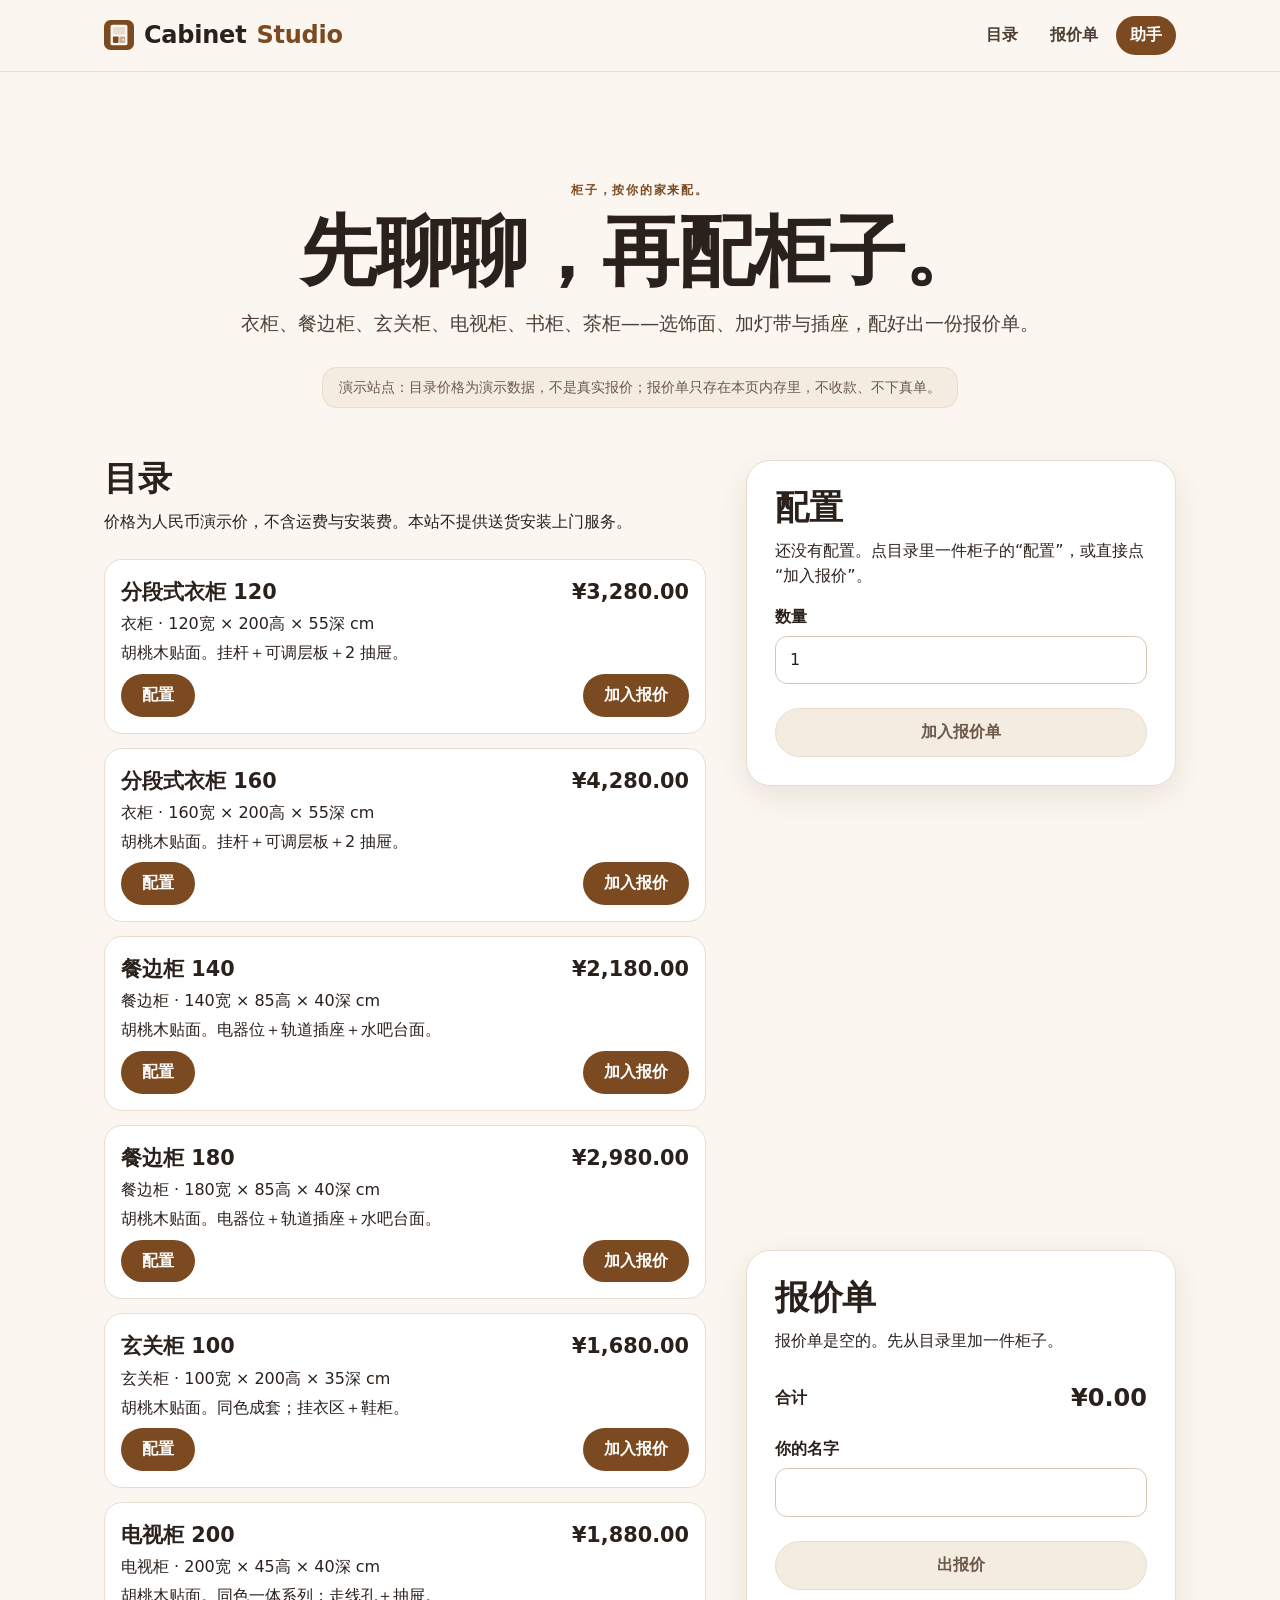
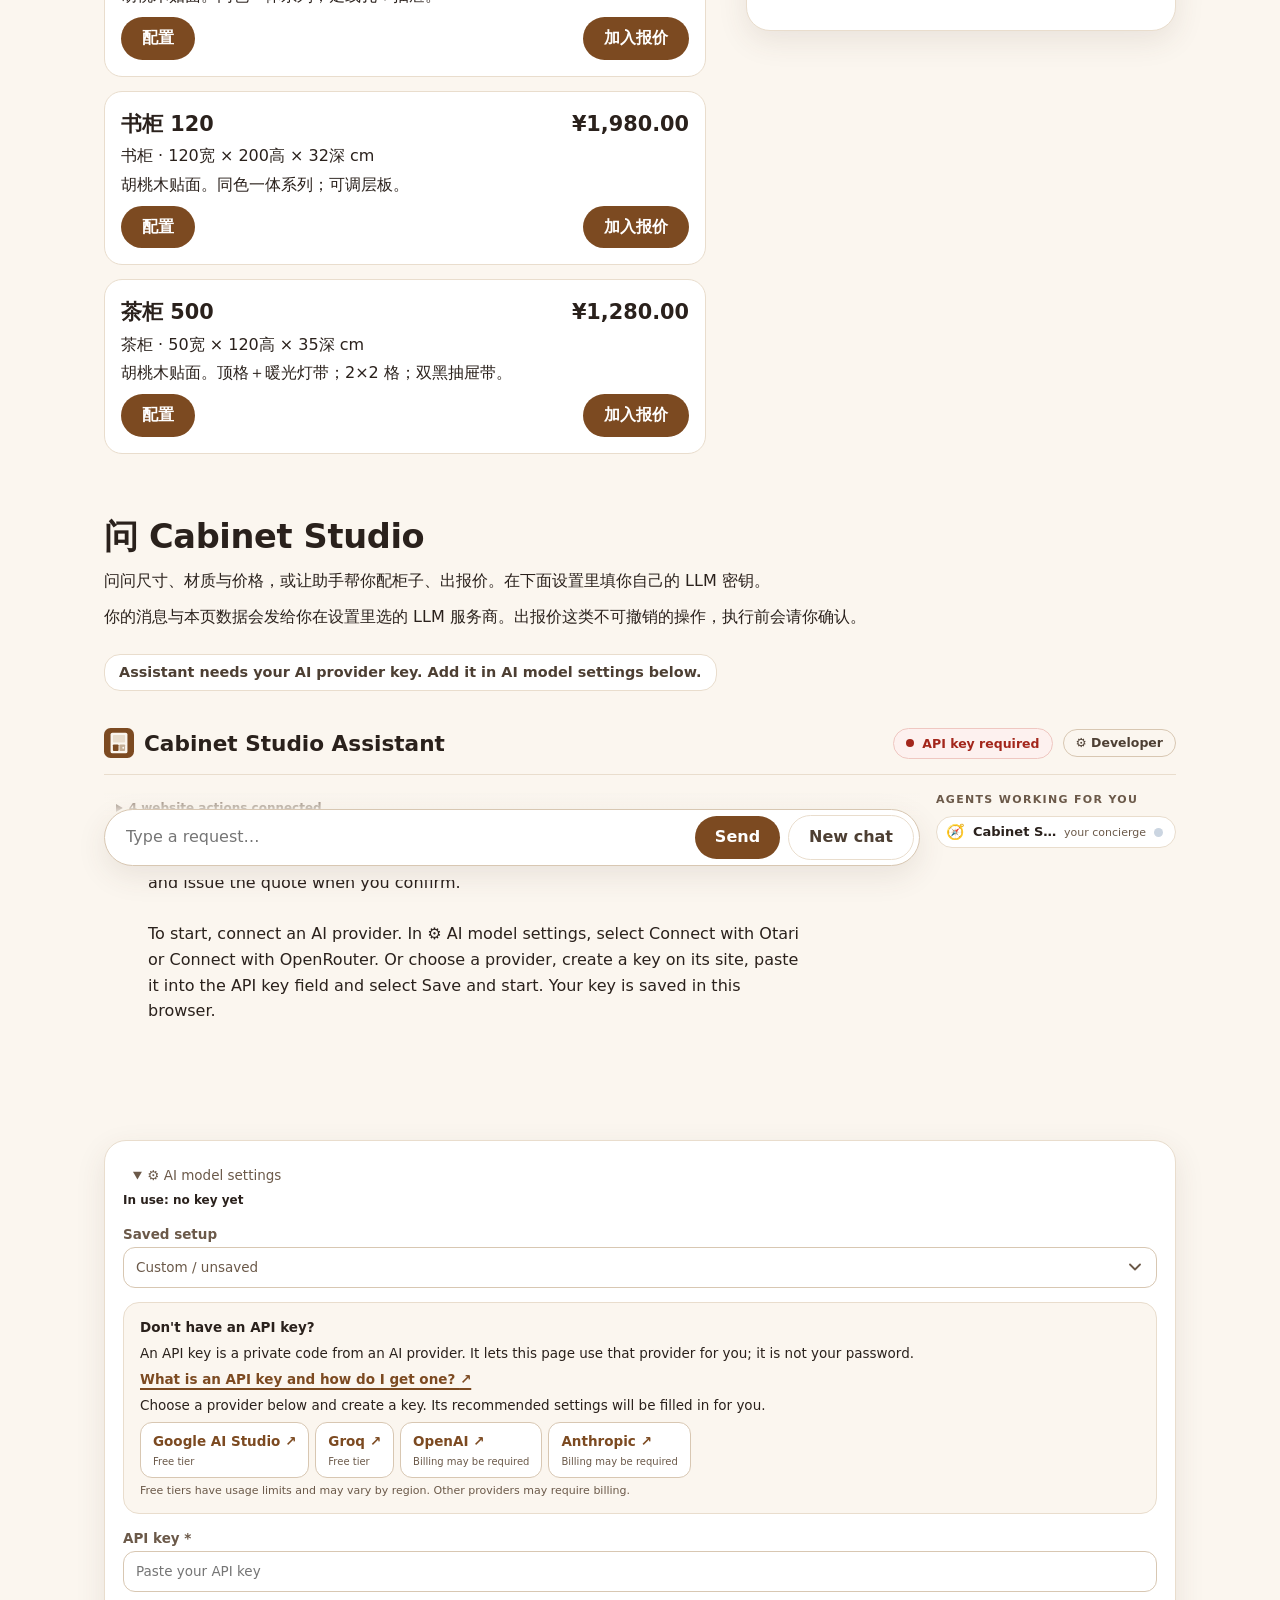
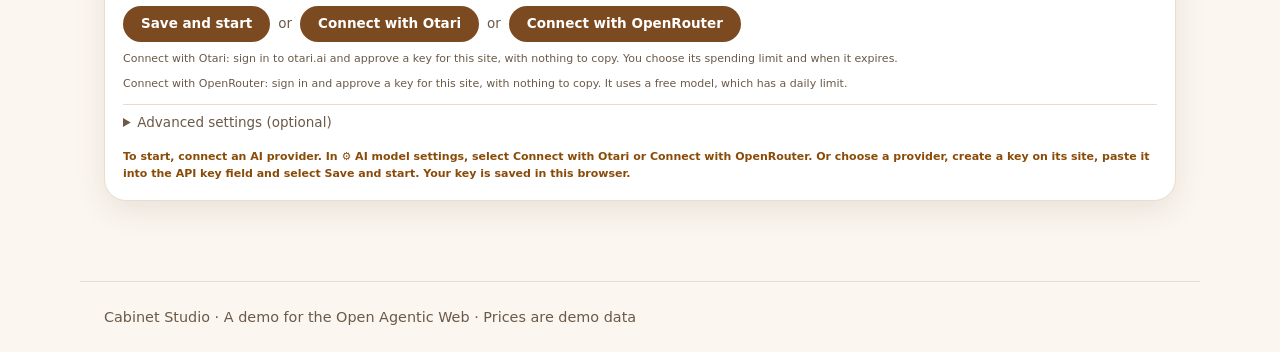
==== index.html @ 4e73c86d "Cabinet Studio: publish app at repo root for GitHub Pages" ====
<!doctype html>
<html lang="zh-CN">
  <head>
    <meta charset="utf-8">
    <meta name="viewport" content="width=device-width, initial-scale=1">
    <meta name="description" content="Cabinet Studio: a demo furniture-configuration site with an in-browser agent assistant. Prices are demo data; quotes are simulated, with no payment or real order.">
    <title>Cabinet Studio — 家具配置</title>
    <link rel="icon" href="favicon.svg" type="image/svg+xml">
    <link rel="stylesheet" href="styles.css">
    <script type="module" src="script.js"></script>
    <script type="module" src="site.js"></script>
  </head>
  <body>
    <header>
      <a class="brand" href="#">Cabinet <span>Studio</span></a>
      <nav aria-label="Main navigation"><a href="#catalog">目录</a><a href="#quote">报价单</a><a href="#assistant">助手</a></nav>
    </header>
    <main>
      <section class="intro" aria-labelledby="welcome">
        <p class="eyebrow">柜子，按你的家来配。</p>
        <h1 id="welcome">先聊聊，再配柜子。</h1>
        <p>衣柜、餐边柜、玄关柜、电视柜、书柜、茶柜——选饰面、加灯带与插座，配好出一份报价单。</p>
        <p class="demo-note">演示站点：目录价格为演示数据，不是真实报价；报价单只存在本页内存里，不收款、不下真单。</p>
      </section>
      <div class="config-layout">
        <section id="catalog" aria-labelledby="catalog-heading">
          <h2 id="catalog-heading">目录</h2>
          <p>价格为人民币演示价，不含运费与安装费。本站不提供送货安装上门服务。</p>
          <div id="catalog-items" class="catalog-items"></div>
          <noscript>Please enable JavaScript to view the catalog and build a quote.</noscript>
        </section>
        <section id="configure" class="configure" aria-labelledby="configure-heading">
          <h2 id="configure-heading">配置</h2>
          <div id="draft-config"></div>
          <p id="draft-price" class="draft-price"></p>
          <label for="draft-quantity">数量</label>
          <input id="draft-quantity" name="draftQuantity" type="number" min="1" max="100" value="1">
          <button id="draft-add" type="button" disabled>加入报价单</button>
        </section>
        <section id="quote" class="quote" aria-labelledby="quote-heading">
          <h2 id="quote-heading">报价单</h2>
          <p id="empty-quote">报价单是空的。先从目录里加一件柜子。</p>
          <ul id="quote-items" class="quote-items"></ul>
          <p class="total">合计 <strong id="quote-total">¥0.00</strong></p>
          <label for="customer-name">你的名字</label>
          <input id="customer-name" name="customerName" autocomplete="name" maxlength="80">
          <button id="issue-quote" type="button" disabled>出报价</button>
          <p id="quote-error" role="alert"></p>
          <p id="quote-status" class="visually-hidden" role="status"></p>
        </section>
      </div>
      <section id="confirmation" class="confirmation" aria-labelledby="confirmation-heading" tabindex="-1" hidden>
        <p class="eyebrow">报价已出</p>
        <h2 id="confirmation-heading">演示报价单已出！</h2>
        <p id="quote-summary"></p>
        <ul id="quote-lines"></ul>
        <p id="quote-issued-total"></p>
        <p>这只是演示报价。刷新页面后报价单清空。</p>
      </section>
      <section id="assistant" class="assistant" aria-labelledby="assistant-heading">
        <h2 id="assistant-heading">问 Cabinet Studio</h2>
        <p>问问尺寸、材质与价格，或让助手帮你配柜子、出报价。在下面设置里填你自己的 LLM 密钥。</p>
        <p class="assistant-note">你的消息与本页数据会发给你在设置里选的 LLM 服务商。出报价这类不可撤销的操作，执行前会请你确认。</p>
        <p id="assistant-status" role="status">Connecting the assistant… If this message stays, the assistant could not load. You can still use the page directly.</p>
        <div id="agent-app">
          <div data-ns-slot="header"></div>
          <div class="assistant-panels">
            <div data-ns-slot="chat"></div>
            <div data-ns-slot="agents"></div>
          </div>
          <div data-ns-slot="settings"></div>
        </div>
      </section>
    </main>
    <footer>Cabinet Studio · A demo for the Open Agentic Web · Prices are demo data</footer>
  </body>
</html>
---- styles.css ----
/* Fonts are stored with the site, so the page loads nothing from other servers.
   Both are under the SIL Open Font License: see the files in fonts/. */
@font-face {
  font-family: "Fredoka";
  font-style: normal;
  font-weight: 300 700;
  font-display: swap;
  src: url("fonts/fredoka.woff2") format("woff2");
}
@font-face {
  font-family: "Nunito";
  font-style: normal;
  font-weight: 200 1000;
  font-display: swap;
  src: url("fonts/nunito.woff2") format("woff2");
}

:root {
  /* Warm paper, dark ink and soft lines, shared by the example sites. */
  --paper: #fbf6ef;
  --paper-deep: #f4ece1;
  --surface: #ffffff;
  --ink: #2a211c;
  --ink-soft: #4d3f33;
  --muted: #6b5949;
  --line: #e9ddcd;
  --line-strong: #d8c7b2;
  --ok: #2e8b5a;
  --ok-ink: #1c593a;
  --ok-bg: #eaf5ee;
  --ok-line: #cde8d6;
  --warn-bg: #fcf3e1;
  --warn-line: #f1c977;
  --error: #a3261b;
  /* This site's own colors. */
  --brand: #7c4a21;
  --brand-dark: #5d3517;
  --brand-soft: #f3e7d8;
  --focus: #216c99;
    --display: "Fredoka", "Nunito", system-ui, sans-serif;
  --text: "Nunito", system-ui, sans-serif;
  --mono: ui-monospace, "SF Mono", Menlo, Consolas, monospace;
  --radius: 18px;
  --shadow: 0 10px 30px rgba(77, 63, 51, .10);
  --shadow-lift: 0 30px 80px rgba(42, 33, 28, .35);
  color-scheme: light;
  font-family: var(--text);
  font-weight: 500;
  color: var(--ink);
  background: var(--paper);
  line-height: 1.55;
  -webkit-font-smoothing: antialiased;
}
* { box-sizing: border-box; }
body { margin: 0; }
main, footer { max-width: 1120px; margin: auto; padding: 24px; }
/* The header's line runs the full width, while its content lines up with main. */
header {
  display: flex;
  align-items: center;
  justify-content: space-between;
  gap: 24px;
  padding: 16px max(24px, calc((100% - 1120px) / 2 + 24px));
  border-bottom: 1px solid var(--line);
}
a { color: var(--brand); text-underline-offset: 4px; text-decoration-thickness: 1.5px; }
a:hover { color: var(--brand-dark); }
.brand {
  display: inline-flex;
  align-items: center;
  gap: 10px;
  font-family: var(--display);
  font-size: 1.5rem;
  font-weight: 700;
  letter-spacing: -.01em;
  text-decoration: none;
  color: var(--ink);
}
.brand::before {
  content: "";
  flex: none;
  width: 30px;
  height: 30px;
  background: url("favicon.svg") center / contain no-repeat;
}
.brand span { color: var(--brand); }
nav { display: flex; flex-wrap: wrap; gap: 4px; }
nav a {
  padding: 7px 14px;
  border-radius: 999px;
  font-weight: 700;
  color: var(--ink-soft);
  text-decoration: none;
}
nav a:hover { color: var(--ink); background: var(--paper-deep); }
/* The assistant link stands out, as the way to ask instead of searching. */
nav a[href$="#assistant"] { color: #fff; background: var(--brand); }
nav a[href$="#assistant"]:hover { color: #fff; background: var(--brand-dark); }

.intro {
  max-width: 820px;
  margin: 0 auto;
  padding: clamp(36px, 8vh, 88px) 0 40px;
  text-align: center;
}
.intro > p:not([class]) { font-size: 1.2rem; color: var(--ink-soft); }
.eyebrow {
  font-size: .78rem;
  font-weight: 800;
  text-transform: uppercase;
  letter-spacing: .14em;
  color: var(--brand);
}
h1 {
  font-family: var(--display);
  font-weight: 600;
  font-size: clamp(2.6rem, 7vw, 4.8rem);
  line-height: 1.02;
  letter-spacing: -.02em;
  margin: 14px 0 18px;
  text-wrap: balance;
}
h2 {
  font-family: var(--display);
  font-weight: 600;
  font-size: clamp(1.7rem, 3vw, 2.1rem);
  line-height: 1.15;
  letter-spacing: -.01em;
  margin: 0 0 12px;
}
h3 { margin: 0; font-size: 1.1rem; font-weight: 800; }
p { margin: 12px 0; text-wrap: pretty; }
.demo-note, small { color: var(--muted); font-size: .9rem; }
/* The demo note sits under the welcome text as a quiet label. */
.intro .demo-note {
  display: inline-block;
  margin-top: 16px;
  padding: 8px 16px;
  border: 1px solid var(--line);
  border-radius: 14px;
  background: var(--paper-deep);
}

/* Menu and order */
.config-layout {
  display: grid;
  grid-template-columns: minmax(0, 1.4fr) minmax(0, 1fr);
  gap: 40px;
  align-items: start;
}
#catalog { grid-row: span 2; }
.catalog-items { display: grid; gap: 14px; margin-top: 24px; }
.catalog-item {
  padding: 16px;
  border: 1px solid var(--line);
  border-radius: var(--radius);
  background: var(--surface);
  transition: transform .2s, box-shadow .2s;
}
.catalog-item:hover { transform: translateY(-2px); box-shadow: var(--shadow); }
.catalog-item p { margin: 4px 0; }
.item-heading, .item-actions, .quote-line, .total { display: flex; justify-content: space-between; align-items: center; gap: 12px; }
.item-heading { align-items: baseline; }
.item-heading h3, .item-heading strong { font-family: var(--display); font-size: 1.3rem; font-weight: 600; }
.item-actions { margin-top: 8px; }
button, input, select, textarea { font: inherit; }
button {
  padding: 10px 20px;
  font-weight: 800;
  line-height: 1.3;
  color: #fff;
  border: 1.5px solid transparent;
  border-radius: 999px;
  background: var(--brand);
  cursor: pointer;
  transition: background .15s, transform .1s;
}
button:hover { background: var(--brand-dark); }
button:active { transform: translateY(1px); }
button:disabled {
  color: var(--muted);
  border-color: var(--line);
  background: var(--paper-deep);
  cursor: default;
  transform: none;
}
:focus-visible { outline: 3px solid var(--focus); outline-offset: 3px; }
.quote, .configure {
  padding: 28px;
  border: 1px solid var(--line);
  border-radius: 24px;
  background: var(--surface);
  box-shadow: var(--shadow);
}
.quote-items { list-style: none; margin: 0; padding: 0; }
.quote-items li { padding: 14px 0; border-bottom: 1px solid var(--line); }
.quote-line strong { font-weight: 800; }
.quantity-controls { display: flex; align-items: center; gap: 12px; margin-top: 10px; }
/* Round outline buttons for one more or one fewer. */
.quantity-controls button {
  width: 36px;
  height: 36px;
  padding: 0;
  color: var(--ink);
  border-color: var(--line-strong);
  background: var(--surface);
}
.quantity-controls button:hover { background: var(--paper-deep); }
.quantity-controls .remove {
  width: auto;
  margin-left: auto;
  padding: 0 4px;
  color: var(--brand);
  border: 0;
  background: transparent;
  text-decoration: underline;
  text-underline-offset: 4px;
}
.quantity-controls .remove:hover { color: var(--brand-dark); background: transparent; }
.total { padding: 14px 0 4px; font-weight: 800; }
.total strong { font-family: var(--display); font-size: 1.5rem; font-weight: 600; }
label { display: block; margin: 16px 0 6px; font-weight: 700; }
input, select, textarea {
  width: 100%;
  padding: 11px 14px;
  color: inherit;
  border: 1.5px solid var(--line-strong);
  border-radius: 12px;
  background: var(--surface);
  transition: border-color .15s, box-shadow .15s;
}
input:hover, select:hover, textarea:hover { border-color: #c4ae95; }
input:focus, select:focus, textarea:focus {
  border-color: var(--brand);
  box-shadow: 0 0 0 4px color-mix(in srgb, var(--brand) 14%, transparent);
}
/* A drawn arrow, so every select looks the same in every browser. */
select {
  appearance: none;
  padding-right: 40px;
  background: var(--surface) url("data:image/svg+xml,%3Csvg xmlns='http://www.w3.org/2000/svg' viewBox='0 0 12 8'%3E%3Cpath d='M1 1.5l5 5 5-5' fill='none' stroke='%236b5949' stroke-width='1.8' stroke-linecap='round' stroke-linejoin='round'/%3E%3C/svg%3E") no-repeat right 15px center / 12px 8px;
}
textarea { resize: vertical; }
small { display: block; margin-top: 6px; }
#issue-quote, #draft-add { width: 100%; margin-top: 24px; padding: 13px 20px; }
.draft-price { font-weight: 800; }
.extras-box { display: grid; gap: 8px; margin-top: 8px; }
.extra-option { display: flex; align-items: center; gap: 8px; font-weight: 500; }
.extra-option input { width: auto; }
.confirmation {
  margin-top: 32px;
  padding: 24px;
  border: 1px solid var(--ok-line);
  border-radius: 22px;
  background: var(--ok-bg);
  overflow-wrap: anywhere;
}
.confirmation h2 { color: var(--ok-ink); }
footer {
  margin-top: 56px;
  color: var(--muted);
  font-size: .9rem;
  border-top: 1px solid var(--line);
}
.visually-hidden { position: absolute; width: 1px; height: 1px; padding: 0; margin: -1px; overflow: hidden; clip-path: inset(50%); white-space: nowrap; }
[hidden] { display: none !important; }
@media (max-width: 720px) {
  main, footer { padding: 16px; }
  header { flex-direction: column; align-items: start; gap: 12px; padding: 14px 16px; }
  nav a { padding: 6px 12px; }
  .config-layout { grid-template-columns: 1fr; gap: 24px; }
  #catalog { grid-row: auto; }
  .intro { padding: 24px 0; }
  .quote, .configure { padding: 20px; }
}

/* Assistant layout, from the agentify-website skill, in the site's colors. The chat
   has no box: it grows with the page, and its message box sticks to the bottom of the
   screen while the chat is in view. chat-follow.js scrolls to each new message. */
.assistant { margin-top: 64px; }
#quote-error { color: var(--error); font-weight: 700; }
#assistant-status {
  display: inline-block;
  padding: 6px 14px;
  border: 1px solid var(--line);
  border-radius: 16px;
  background: var(--surface);
  font-size: .9rem;
  font-weight: 700;
  color: var(--ink-soft);
}

/* The runtime reads these variables for its chat, settings and agent panels.
   White text sits on --ns-primary (the Send and settings buttons) and on --ns-accent
   (Send while a turn is steered), so both keep at least 4.5:1 contrast with white.
   The visitor's messages use the ink. */
#agent-app {
  --ns-font: var(--text);
  --ns-bg: var(--paper);
  --ns-fg: var(--ink);
  --ns-primary: var(--brand);
  --ns-accent: var(--brand-dark);
  --ns-border: var(--line);
  --ns-panelbg: var(--surface);
  --ns-msgbg: var(--surface);
  --ns-muted: var(--muted);
  --ns-user-bg: var(--ink);
  --ns-user-fg: #fff;
  --ns-radius: 18px;
  margin-top: 24px;
}

/* Header: the site's mark, the assistant's name and the model badge, as pills. */
#agent-app .ns-header { flex-wrap: wrap; gap: 10px; padding: 0 0 14px; border-bottom: 1px solid var(--line); }
#agent-app .ns-title {
  display: flex;
  align-items: center;
  gap: 10px;
  font-family: var(--display);
  font-size: 1.35rem;
  font-weight: 600;
}
#agent-app .ns-title::before {
  content: "";
  flex: none;
  width: 30px;
  height: 30px;
  background: url("favicon.svg") center / contain no-repeat;
}
#agent-app .ns-llmbadge {
  display: inline-flex;
  align-items: center;
  gap: 8px;
  padding: 5px 12px;
  border: 1px solid var(--line);
  border-radius: 999px;
  font-size: 12.5px;
  font-weight: 800;
  color: var(--ink);
  background: var(--surface);
}
#agent-app .ns-llmbadge::before {
  content: "";
  flex: none;
  width: 8px;
  height: 8px;
  border-radius: 50%;
  background: var(--line-strong);
}
#agent-app .ns-llmbadge.real::before { background: var(--ok); }
#agent-app .ns-llmbadge.pending::before { background: var(--warn-line); }
#agent-app .ns-llmbadge.error { color: var(--error); border-color: #efc7c1; background: #fdf1ef; }
#agent-app .ns-llmbadge.error::before { background: var(--error); }
#agent-app .ns-llmbadge.mock { color: #7a4d06; border-color: var(--warn-line); background: var(--warn-bg); }
#agent-app .ns-llmbadge.mock::before { background: #d39a2c; }
#agent-app .ns-devtoggle {
  padding: 5px 12px;
  border: 1px solid var(--line-strong);
  border-radius: 999px;
  font-size: 12.5px;
  font-weight: 700;
  color: var(--ink-soft);
}
#agent-app .ns-devtoggle.on { color: #fff; border-color: var(--ink); background: var(--ink); }
/* A site's button:hover background also reaches the runtime's plain buttons, behind
   their dark text. Give them a light hover of their own. */
#agent-app .ns-devtoggle:not(.on):hover { background: var(--paper-deep); }
#agent-app .ns-modal-close:hover { background: transparent; }
#agent-app .ns-breadcrumb { font-family: var(--mono); }

.assistant-panels {
  display: grid;
  grid-template-columns: minmax(0, 1fr) 240px;
  gap: 16px;
  margin-top: 16px;
}
#agent-app .ns-agents {
  flex-direction: column;
  align-items: stretch;
  gap: 8px;
  padding: 0;
  border: 0;
  background: transparent;
  overflow: visible;
}
#agent-app .ns-agents h3 { font-size: 11px; font-weight: 800; letter-spacing: .12em; color: var(--muted); }
#agent-app #ns-anodes { display: flex; flex-direction: column; gap: 8px; min-width: 0; }
#agent-app [data-ns-slot="settings"] {
  margin-top: 16px;
  padding: 18px;
  border: 1px solid var(--line);
  border-radius: 22px;
  background: var(--surface);
  box-shadow: var(--shadow);
}

#agent-app .ns-anode { gap: 8px; min-width: 0; padding: 5px 12px 5px 9px; border-color: var(--line); border-radius: 999px; background: var(--surface); }
#agent-app .ns-anode:hover { border-color: var(--line-strong); box-shadow: var(--shadow); }
#agent-app .ns-anode.active { border-color: var(--brand); }
#agent-app .ns-anode .ns-aicon { font-size: 15px; }
#agent-app .ns-anode .ns-ameta { display: flex; align-items: baseline; gap: 6px; }
#agent-app .ns-anode .ns-aname { max-width: 240px; font-weight: 800; }
#agent-app .ns-anode .ns-arole { white-space: nowrap; }
#agent-app .ns-anode.done .ns-adot { background: var(--ok); }

/* The chat: no box and no fixed height. It grows with its messages. */
#agent-app.ns-composed-app [data-ns-slot="chat"] { height: auto; }
#agent-app .ns-chat {
  height: auto;
  min-height: 0;
  overflow: visible;
  border: 0;
  border-radius: 0;
  background: transparent;
}
#agent-app .ns-action-status { border-bottom: 0; color: var(--muted); }
#agent-app .ns-action-status summary { font-weight: 700; cursor: pointer; }
/* The left padding makes room for the assistant's mark beside its replies. */
#agent-app .ns-msgs { flex: none; gap: 18px; padding: 16px 0 8px 44px; overflow: visible; }
/* Long links in a reply would run out of the bubble on a phone. "anywhere" would also
   let the consent card's buttons shrink and split their labels. */
#agent-app .ns-msg { overflow-wrap: break-word; font-size: 16px; line-height: 1.6; }
/* The assistant's replies sit on the page, beside its mark, without a bubble. */
#agent-app .ns-msg.bot {
  position: relative;
  padding: 3px 0;
  border: 0;
  border-radius: 0;
  background: transparent;
}
#agent-app .ns-msg.user { padding: 11px 16px; border-radius: 18px 18px 6px 18px; }
#agent-app .ns-msg.bot:not(.ns-turn-status, .ns-consent, .ns-linker)::before {
  content: "";
  position: absolute;
  top: 2px;
  left: -44px;
  width: 30px;
  height: 30px;
  background: url("favicon.svg") center / contain no-repeat;
}
#agent-app .ns-msg.ns-turn-status { padding: 2px 0; font-weight: 700; }
/* While a consent card waits, the status line above it already says "Contacting", though
   nothing has been sent. Hide it until the visitor answers. */
#agent-app .ns-msgs:has(.ns-consent-actions) > .ns-turn-status { display: none; }

/* The message box is a pill with its buttons inside, and it sticks to the bottom of
   the screen. The fade above it lets messages pass softly behind it. */
#agent-app .ns-inputbar {
  position: sticky;
  bottom: 0;
  z-index: 5;
  isolation: isolate;
  flex-wrap: nowrap;
  align-items: center;
  gap: 8px;
  padding: 24px 6px 20px 22px;
  border: 0;
  background: linear-gradient(to top, var(--paper) 72%, transparent);
}
/* The pill is drawn behind the input and buttons, inside the fade. */
#agent-app .ns-inputbar::before {
  content: "";
  position: absolute;
  inset: 18px 0 14px;
  z-index: -1;
  border: 1.5px solid var(--line-strong);
  border-radius: 999px;
  background: var(--surface);
  box-shadow: var(--shadow);
  transition: border-color .15s, box-shadow .15s;
}
#agent-app .ns-inputbar:focus-within::before { border-color: var(--brand); }
/* The pill shows the keyboard focus, as the input itself has no border. */
#agent-app .ns-inputbar:has(.ns-input:focus-visible)::before { outline: 3px solid var(--focus); outline-offset: 2px; }
#agent-app .ns-inputbar[data-turn-active="true"]::before {
  box-shadow: 0 0 0 3px color-mix(in srgb, var(--brand) 18%, transparent), var(--shadow);
}
#agent-app .ns-inputbar .ns-input {
  flex: 1 1 auto;
  min-width: 0;
  padding: 10px 0;
  border: 0;
  border-radius: 0;
  font-size: 16px;
  background: transparent;
  box-shadow: none;
}
#agent-app .ns-inputbar .ns-input:focus-visible { outline: none; }
#agent-app .ns-inputbar button { flex: none; padding: 11px 20px; border-radius: 999px; font-weight: 800; }
#agent-app .ns-send:hover:not(:disabled) { background: var(--brand-dark); }
/* The runtime styles New chat inline, so only !important can restyle it. */
#agent-app #ns-newchat {
  color: var(--ink-soft) !important;
  border: 1.5px solid var(--line) !important;
  background: var(--surface) !important;
}
#agent-app #ns-newchat:hover { background: var(--paper-deep) !important; }

/* Chat forms and choices */
#agent-app .ns-widget { padding: 16px; border: 1px solid var(--line); border-radius: 18px; background: var(--surface); }
/* A widget with its own color keeps a bar of that color along its top. */
#agent-app .ns-widget[style*="--w"] { border-top: 3px solid var(--w); }
#agent-app .ns-w-head { font-family: var(--display); font-size: 1.1rem; font-weight: 600; }
/* Chat forms label radio groups with a legend, so site legend fonts would reach them. */
#agent-app .ns-w-label { font-family: inherit; font-weight: 700; }
/* Site label rules add margins to chat form fields and make their options bold. */
#agent-app .ns-widget label { margin: 0; }
#agent-app .ns-w-radio label,
#agent-app .ns-w-multi label,
#agent-app .ns-w-toggle { font-weight: 500; }
/* The runtime sizes radio and multi-choice options but not the checkbox label. */
#agent-app .ns-w-toggle { font-size: 13px; }
#agent-app .ns-w-row :is(input[type="text"], input[type="number"], input[type="date"], input[type="time"], select, textarea) {
  padding: 10px 12px;
  border: 1.5px solid var(--line-strong);
  border-radius: 12px;
  font-size: 15px;
}
#agent-app .ns-w-row select { padding-right: 38px; }
#agent-app .ns-w-btn { padding: 10px 18px; border-radius: 999px; font-weight: 800; }
#agent-app .ns-w-btn.ghost { color: var(--ink); border: 1.5px solid var(--line-strong); background: var(--surface); }
/* Chat choices are buttons with a light background. A site's button color can hide their
   titles. */
#agent-app .ns-w-choice {
  padding: 12px 14px;
  color: var(--ns-fg);
  border: 1px solid var(--line);
  border-radius: 14px;
  background: var(--surface);
}
#agent-app .ns-w-choice:hover:not(:disabled) { background: var(--surface); box-shadow: var(--shadow); }
#agent-app .ns-w-choice:disabled:hover { background: var(--surface); }
#agent-app .ns-w-field { border-bottom: 1px solid var(--line); }
/* The welcome order form: larger fields, and choice cards that are easy to tap. */
#agent-app .ns-widget { gap: 12px; padding: 20px; }
#agent-app .ns-w-form { gap: 18px; }
#agent-app .ns-w-row { gap: 6px; }
#agent-app .ns-w-label { margin: 0; padding: 0; font-size: .875rem; }
#agent-app .ns-w-fdesc { font-size: .8rem; color: var(--muted); }
#agent-app .ns-w-row :is(input[type="text"], input[type="time"], select, textarea) {
  min-height: 44px;
  font-size: 1rem;
  color: var(--ink);
  background-color: var(--surface);
}
#agent-app .ns-w-row input[type="time"] { display: block; min-width: 0; }
#agent-app .ns-w-radio { display: flex; gap: 10px; margin-top: 6px; }
#agent-app .ns-w-radio label {
  flex: 1 1 120px;
  display: flex;
  align-items: center;
  gap: 10px;
  min-height: 48px;
  margin: 0;
  padding: 12px 14px;
  border: 1.5px solid var(--line-strong);
  border-radius: 14px;
  background: var(--surface);
  cursor: pointer;
  font-size: .95rem;
}
#agent-app .ns-w-radio input[type="radio"] {
  flex: 0 0 auto;
  width: 18px;
  height: 18px;
  margin: 0;
  padding: 0;
  accent-color: var(--brand);
}
#agent-app .ns-w-radio label:hover { border-color: var(--brand); }
#agent-app .ns-w-radio label:has(input:checked) {
  color: var(--brand-dark);
  border-color: var(--brand);
  background: var(--brand-soft);
  box-shadow: inset 0 0 0 1px var(--brand);
}
#agent-app .ns-w-radio label:has(input:focus-visible) { outline: 3px solid var(--focus); outline-offset: 3px; }
#agent-app .ns-w-actions { margin-top: 2px; }
#agent-app .ns-w-form .ns-w-btn { min-height: 44px; padding: 10px 20px; }

/* The partner consent card, in amber, with the safest choice as a plain outline. The
   partner window prompt uses the same card, with Open as its main button. */
#agent-app .ns-msg.ns-consent {
  padding: 16px 18px;
  border: 1.5px solid var(--warn-line);
  border-radius: 18px;
  background: var(--warn-bg);
}
#agent-app .ns-consent-title { margin-bottom: 4px; font-family: var(--display); font-size: 1.1rem; font-weight: 600; }
#agent-app .ns-consent-sub { font-family: var(--mono); color: var(--muted); }
#agent-app .ns-consent-req { color: var(--ink-soft); }
/* On a phone the consent card is too narrow for its three buttons in one row, and
   "Always allow" breaks onto two lines. Keep each label whole and wrap the row. */
#agent-app .ns-consent-actions { flex-wrap: wrap; margin-top: 6px; }
#agent-app .ns-consent-actions button {
  padding: 9px 16px;
  white-space: nowrap;
  color: #fff;
  border-radius: 999px;
  font-size: 14px;
  font-weight: 800;
  background: var(--ink);
}
#agent-app .ns-consent-actions button:not([data-d="allow"], [data-d="open"]) {
  color: var(--ink);
  border: 1.5px solid var(--line-strong);
  background: var(--surface);
}
#agent-app .ns-consent-actions button:not([data-d="allow"], [data-d="open"]):hover { background: var(--paper-deep); }
#agent-app .ns-consent-done { font-weight: 800; color: var(--ok-ink); }
#agent-app .ns-msg.ns-linker { padding: 16px 18px; border: 1.5px solid var(--line-strong); border-radius: 18px; background: var(--brand-soft); }
#agent-app .ns-linker-form :is(input, button) { border-radius: 999px; }

/* AI model settings, inside the drawer above */
#agent-app .ns-settings { border-top: 0; font-size: 13.5px; }
#agent-app .ns-settings-body { gap: 10px; padding: 0; }
/* Site label rules add margins and bold text, and the inputs inside the labels inherit
   the weight. */
#agent-app .ns-settings-body label { margin: 4px 0; font-weight: 700; }
#agent-app .ns-settings-body :is(input[type="text"], input[type="password"], input:not([type]), select) {
  padding: 9px 12px;
  border: 1.5px solid var(--line-strong);
  border-radius: 12px;
  font-size: 13.5px;
  font-weight: 500;
}
#agent-app .ns-settings-body select { padding-right: 36px; }
#agent-app .ns-settings-body button { padding: 9px 18px; border-radius: 999px; font-weight: 800; }
#agent-app .ns-settings-body button.ghost { color: var(--ink); border: 1.5px solid var(--line-strong); background: var(--surface); }
#agent-app .ns-key-help { padding: 14px 16px; border: 1px solid var(--line); border-radius: 16px; background: var(--paper); }
#agent-app .ns-key-providers a { padding: 8px 12px; border-color: var(--line-strong); border-radius: 12px; }
#agent-app .ns-key-providers a:hover { border-color: var(--brand); }
#agent-app .ns-hint.warn { color: #8a4b08; }
#agent-app .ns-settings-advanced { border-color: var(--line); }

/* Developer view: the agent graph beside the run log, in dark ink like a terminal. */
#agent-app[data-dev="true"] .ns-dev {
  display: grid;
  grid-template-columns: minmax(0, 1fr) minmax(0, 2fr);
  align-items: start;
  gap: 12px;
}
#agent-app .ns-graph { border-color: var(--line); border-radius: 18px; background: var(--surface); }
#agent-app .ns-log { max-height: 420px; padding: 14px; border: 0; border-radius: 18px; color: #e9ddcd; background: var(--ink); }
#agent-app .ns-log h3 { color: #b8a48c; }
#agent-app .ns-toolbar { flex-wrap: wrap; row-gap: 6px; }
#agent-app .ns-pill { color: #e9ddcd; background: var(--ink-soft); white-space: nowrap; }
#agent-app #ns-export {
  padding: 5px 12px;
  white-space: nowrap;
  color: #e9ddcd;
  border: 1px solid var(--muted);
  border-radius: 999px;
  background: transparent;
}
#agent-app #ns-export:hover { background: var(--ink-soft); }
#agent-app .ns-row { color: #fbf6ef; border-radius: 8px; background: rgba(255, 255, 255, .05); }
#agent-app .ns-row .ns-tag { color: #ef8c68; }
#agent-app .ns-row .ns-meta { color: #b8a48c; }
#agent-app .ns-row pre { color: #e9ddcd; border-color: var(--ink-soft); background: #1d1713; }
#agent-app .ns-row:is(.k-error, .status-error) { background: rgba(239, 68, 68, .18); }
#agent-app .ns-modal { background: rgba(42, 33, 28, .55); }
#agent-app .ns-modal-card { padding: 24px; border-radius: 22px; box-shadow: var(--shadow-lift); }
#agent-app .ns-modal-card h4 { font-family: var(--display); font-size: 1.25rem; font-weight: 600; }

/* Site-wide form rules often stretch the runtime's own controls. Undo them here. */
#agent-app input[type="checkbox"],
#agent-app input[type="radio"] { width: auto; }
/* The runtime spaces its buttons with gap. A site's button margin pushes Send below the input. */
#agent-app button { margin: 0; }

/* site.js and the runtime add their confirmation dialogs to <body>, outside #agent-app. */
body > dialog {
  width: calc(100% - 32px);
  max-width: 540px;
  max-height: 85vh;
  overflow: auto;
  padding: 26px;
  color: var(--ink);
  border: 0;
  border-radius: 24px;
  background: var(--surface);
  font: 500 16px / 1.55 var(--text);
  box-shadow: var(--shadow-lift);
}
body > dialog::backdrop { background: rgba(42, 33, 28, .55); }
body > dialog h2 { margin: 0 0 8px; font: 600 1.5rem / 1.2 var(--display); }
/* A right margin keeps wrapped buttons lined up on the left. */
body > dialog button { margin: 18px 8px 0 0; }
/* The confirming button is dark ink and the other is a plain outline, so the two
   choices do not look the same. */
body > dialog > button:first-of-type { background: var(--ink); }
body > dialog > button:first-of-type:hover { background: #000; }
body > dialog > button:last-of-type:not(:first-of-type) {
  color: var(--ink);
  border-color: var(--line-strong);
  background: var(--surface);
}
body > dialog > button:last-of-type:not(:first-of-type):hover { background: var(--paper-deep); }
body > dialog pre {
  padding: 12px 14px;
  white-space: pre-wrap;
  overflow-wrap: anywhere;
  font: 12.5px / 1.5 var(--mono);
  color: var(--ink-soft);
  border-radius: 14px;
  background: var(--paper);
}
/* The runtime's own dialog sets its border, corners and font inline. */
body > dialog:not(.assistant-review) {
  border: 0 !important;
  border-radius: 24px !important;
  font: 500 16px / 1.55 var(--text) !important;
}
/* site.js's dialog: the details in two columns on a soft panel. */
.assistant-review dl {
  display: grid;
  grid-template-columns: fit-content(40%) 1fr;
  gap: 8px 16px;
  margin: 16px 0;
  padding: 14px 16px;
  border-radius: 14px;
  background: var(--paper);
}
.assistant-review dt { font-weight: 700; color: var(--muted); }
.assistant-review dd { margin: 0; font-weight: 700; overflow-wrap: anywhere; }
.assistant-review details { margin: 12px 0; font-size: .9rem; color: var(--muted); }
.assistant-review summary { font-weight: 700; cursor: pointer; }

@media (max-width: 760px) {
  #agent-app .ns-msgs { padding-left: 40px; }
  #agent-app .ns-msg.bot:not(.ns-turn-status, .ns-consent, .ns-linker)::before { left: -40px; width: 28px; height: 28px; }
  #agent-app .ns-inputbar { gap: 6px; padding-left: 18px; }
  #agent-app .ns-inputbar button { padding: 10px 14px; }
  #agent-app[data-dev="true"] .ns-dev { grid-template-columns: 1fr; }
  .assistant-panels { grid-template-columns: 1fr; }
  /* On a phone, each detail goes under its label, so an email is not split. */
  .assistant-review dl { grid-template-columns: 1fr; gap: 0; }
  .assistant-review dd { margin-bottom: 8px; }
}
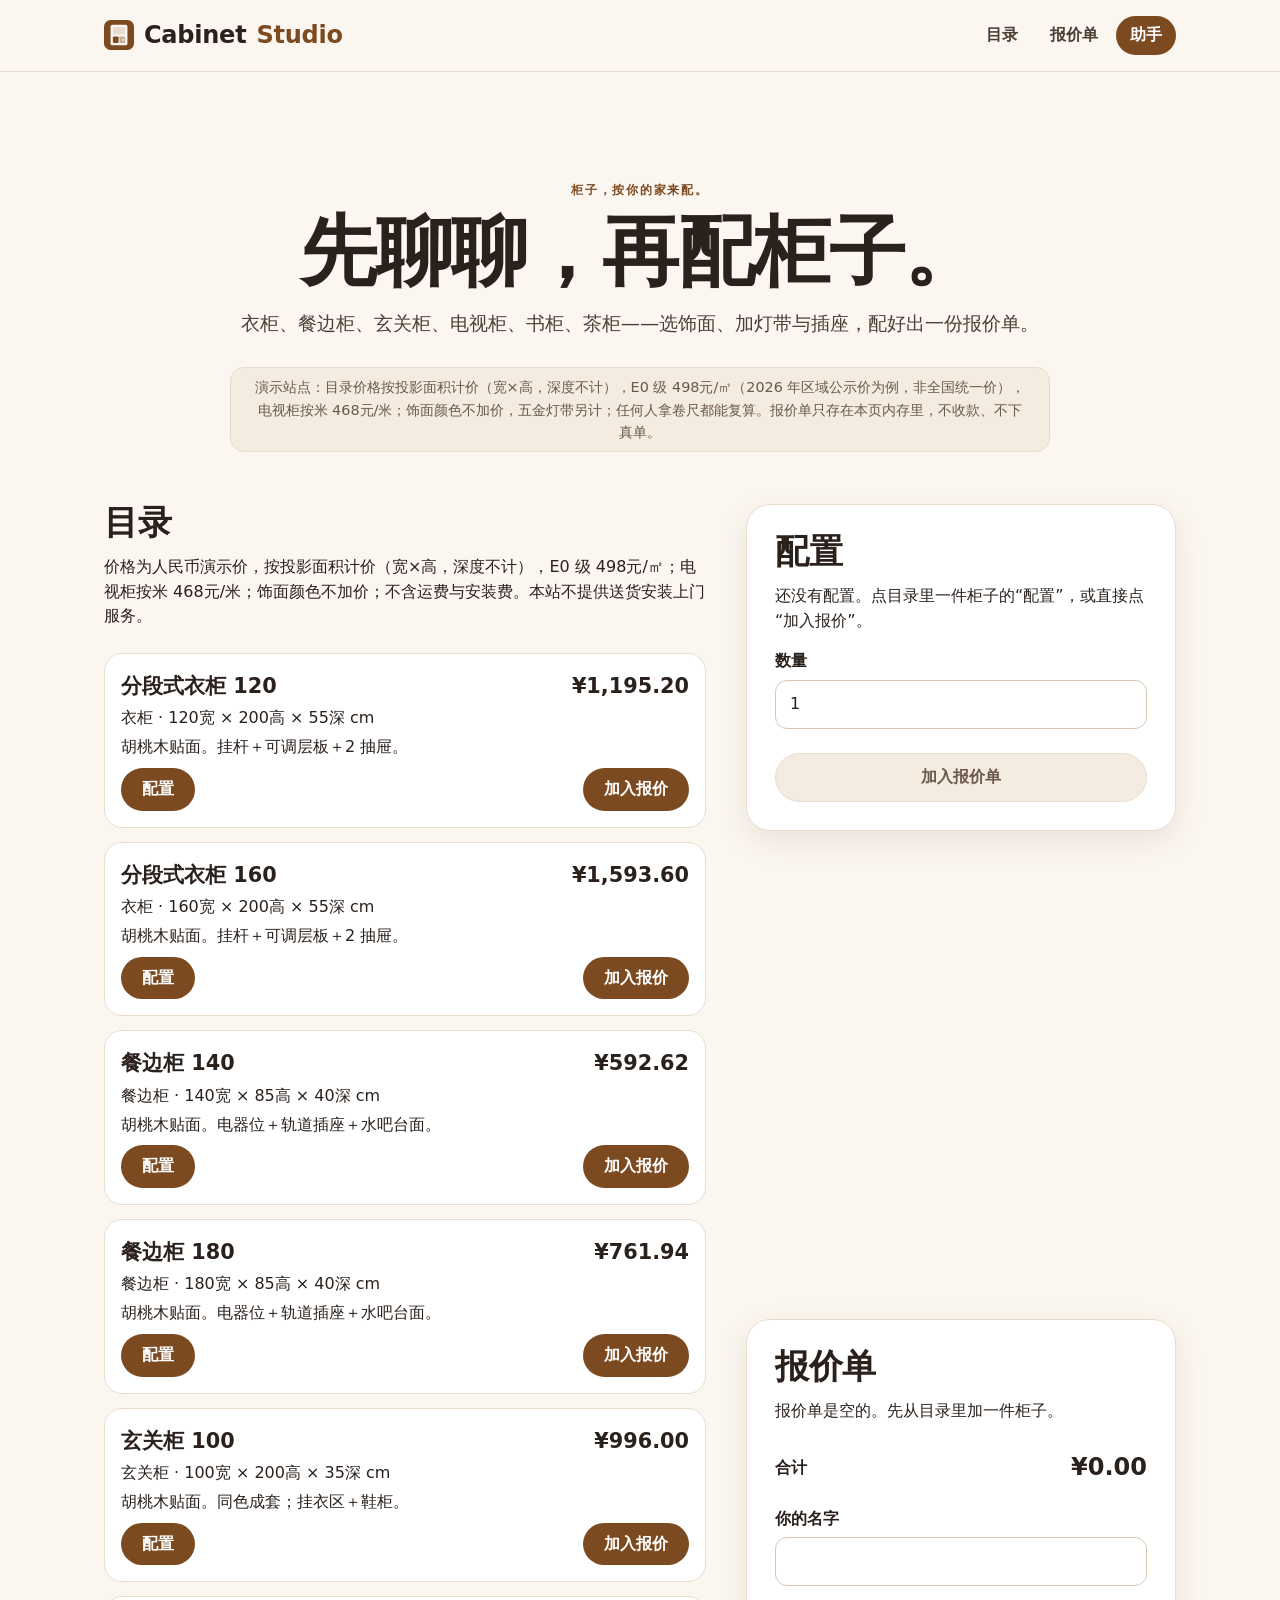
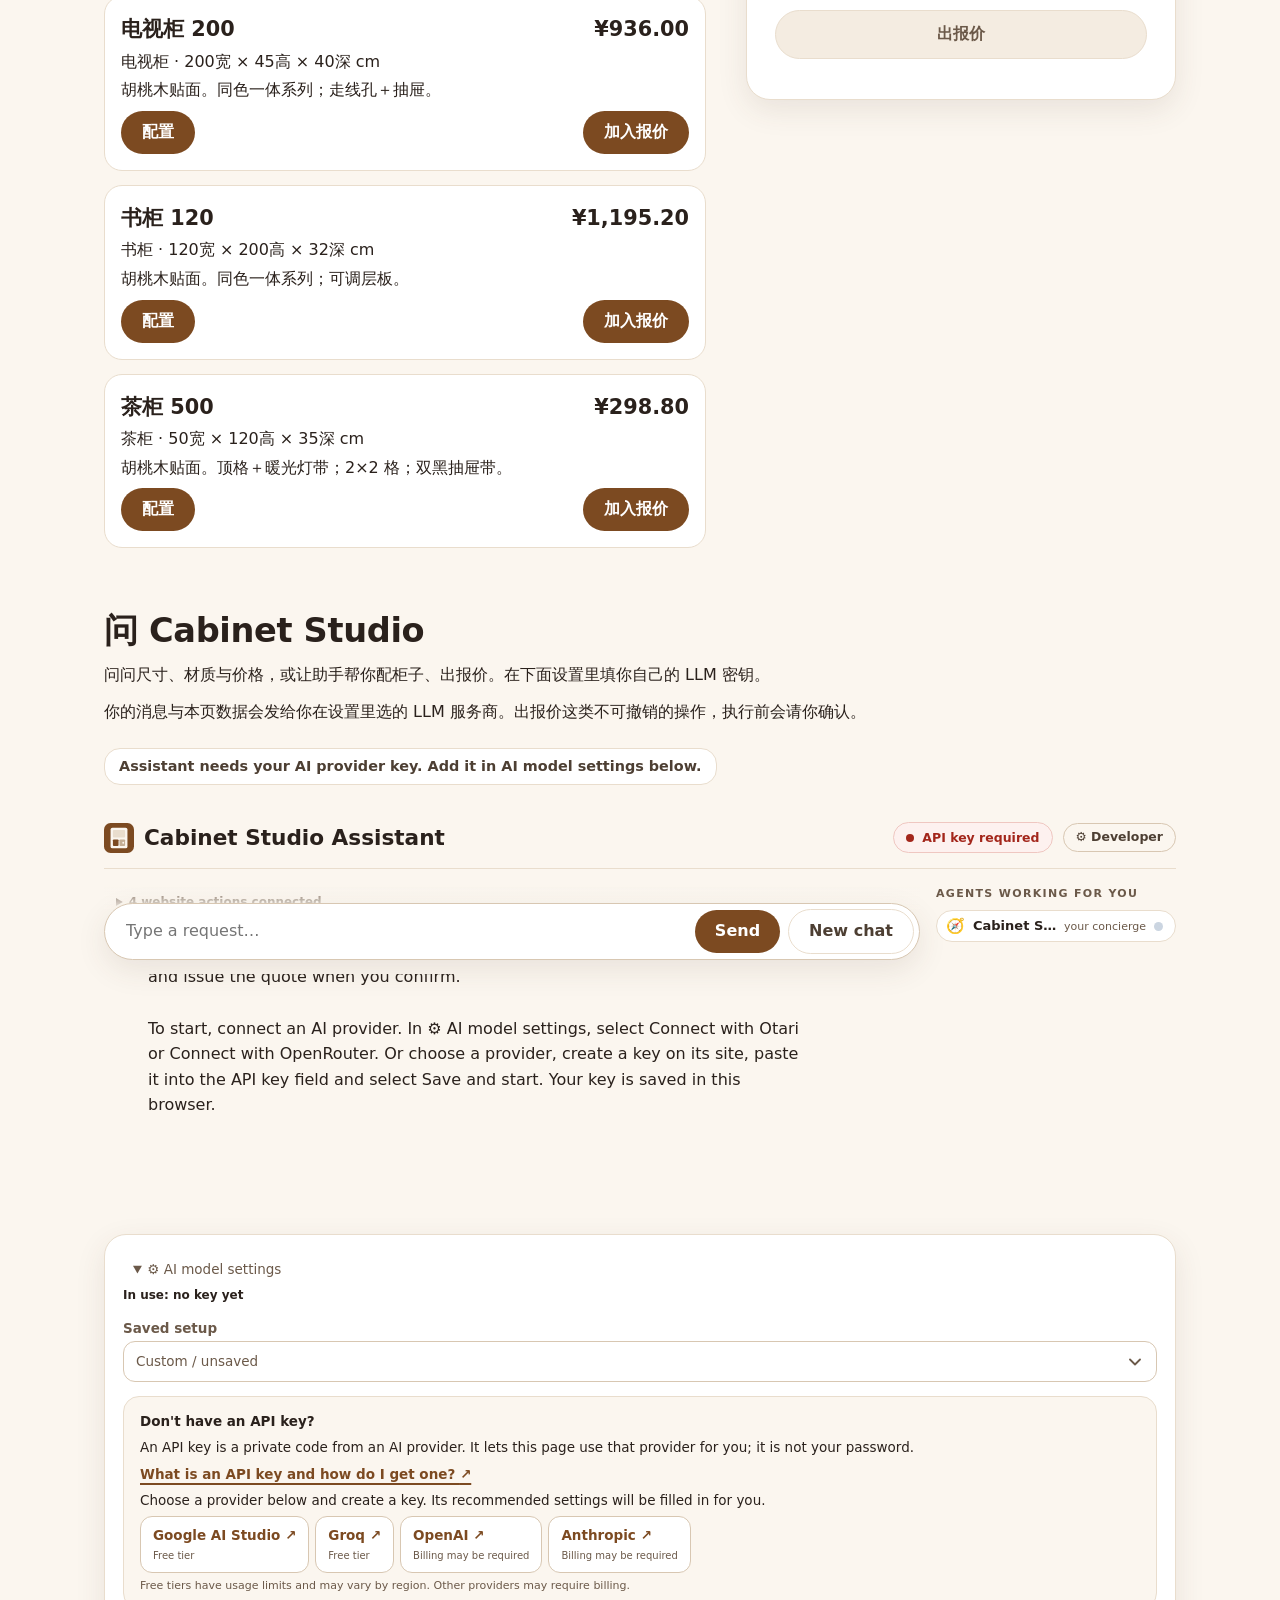
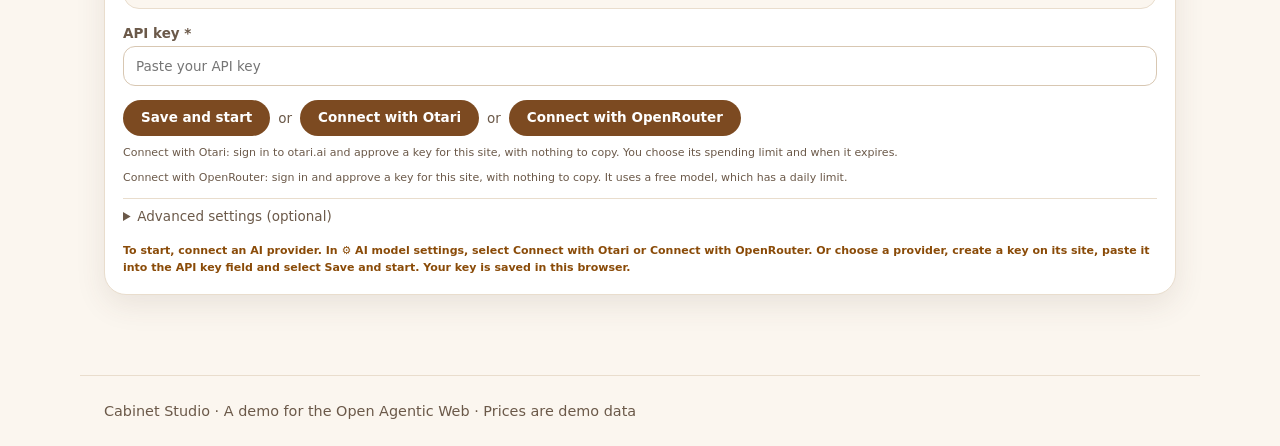
==== commit 1f5b0185: "Rebuild pricing on the real method: projected area (width x height) at E0 498 CNY/sqm demo rate, TV " ====
--- a/index.html
+++ b/index.html
@@ -20,12 +20,12 @@
         <p class="eyebrow">柜子，按你的家来配。</p>
         <h1 id="welcome">先聊聊，再配柜子。</h1>
         <p>衣柜、餐边柜、玄关柜、电视柜、书柜、茶柜——选饰面、加灯带与插座，配好出一份报价单。</p>
-        <p class="demo-note">演示站点：目录价格为演示数据，不是真实报价；报价单只存在本页内存里，不收款、不下真单。</p>
+        <p class="demo-note">演示站点：目录价格按投影面积计价（宽×高，深度不计），E0 级 498元/㎡（2026 年区域公示价为例，非全国统一价），电视柜按米 468元/米；饰面颜色不加价，五金灯带另计；任何人拿卷尺都能复算。报价单只存在本页内存里，不收款、不下真单。</p>
       </section>
       <div class="config-layout">
         <section id="catalog" aria-labelledby="catalog-heading">
           <h2 id="catalog-heading">目录</h2>
-          <p>价格为人民币演示价，不含运费与安装费。本站不提供送货安装上门服务。</p>
+          <p>价格为人民币演示价，按投影面积计价（宽×高，深度不计），E0 级 498元/㎡；电视柜按米 468元/米；饰面颜色不加价；不含运费与安装费。本站不提供送货安装上门服务。</p>
           <div id="catalog-items" class="catalog-items"></div>
           <noscript>Please enable JavaScript to view the catalog and build a quote.</noscript>
         </section>
--- a/styles.css
+++ b/styles.css
@@ -192,6 +192,15 @@
   background: var(--surface);
   box-shadow: var(--shadow);
 }
+/* Flash the panel whenever 配置 is clicked, so a repeat click on the item
+   already shown still answers visibly instead of reading as dead. */
+.config-flash {
+  animation: config-flash 0.9s ease-out;
+}
+@keyframes config-flash {
+  from { box-shadow: 0 0 0 3px var(--brand); }
+  to { box-shadow: 0 0 0 0 transparent; }
+}
 .quote-items { list-style: none; margin: 0; padding: 0; }
 .quote-items li { padding: 14px 0; border-bottom: 1px solid var(--line); }
 .quote-line strong { font-weight: 800; }
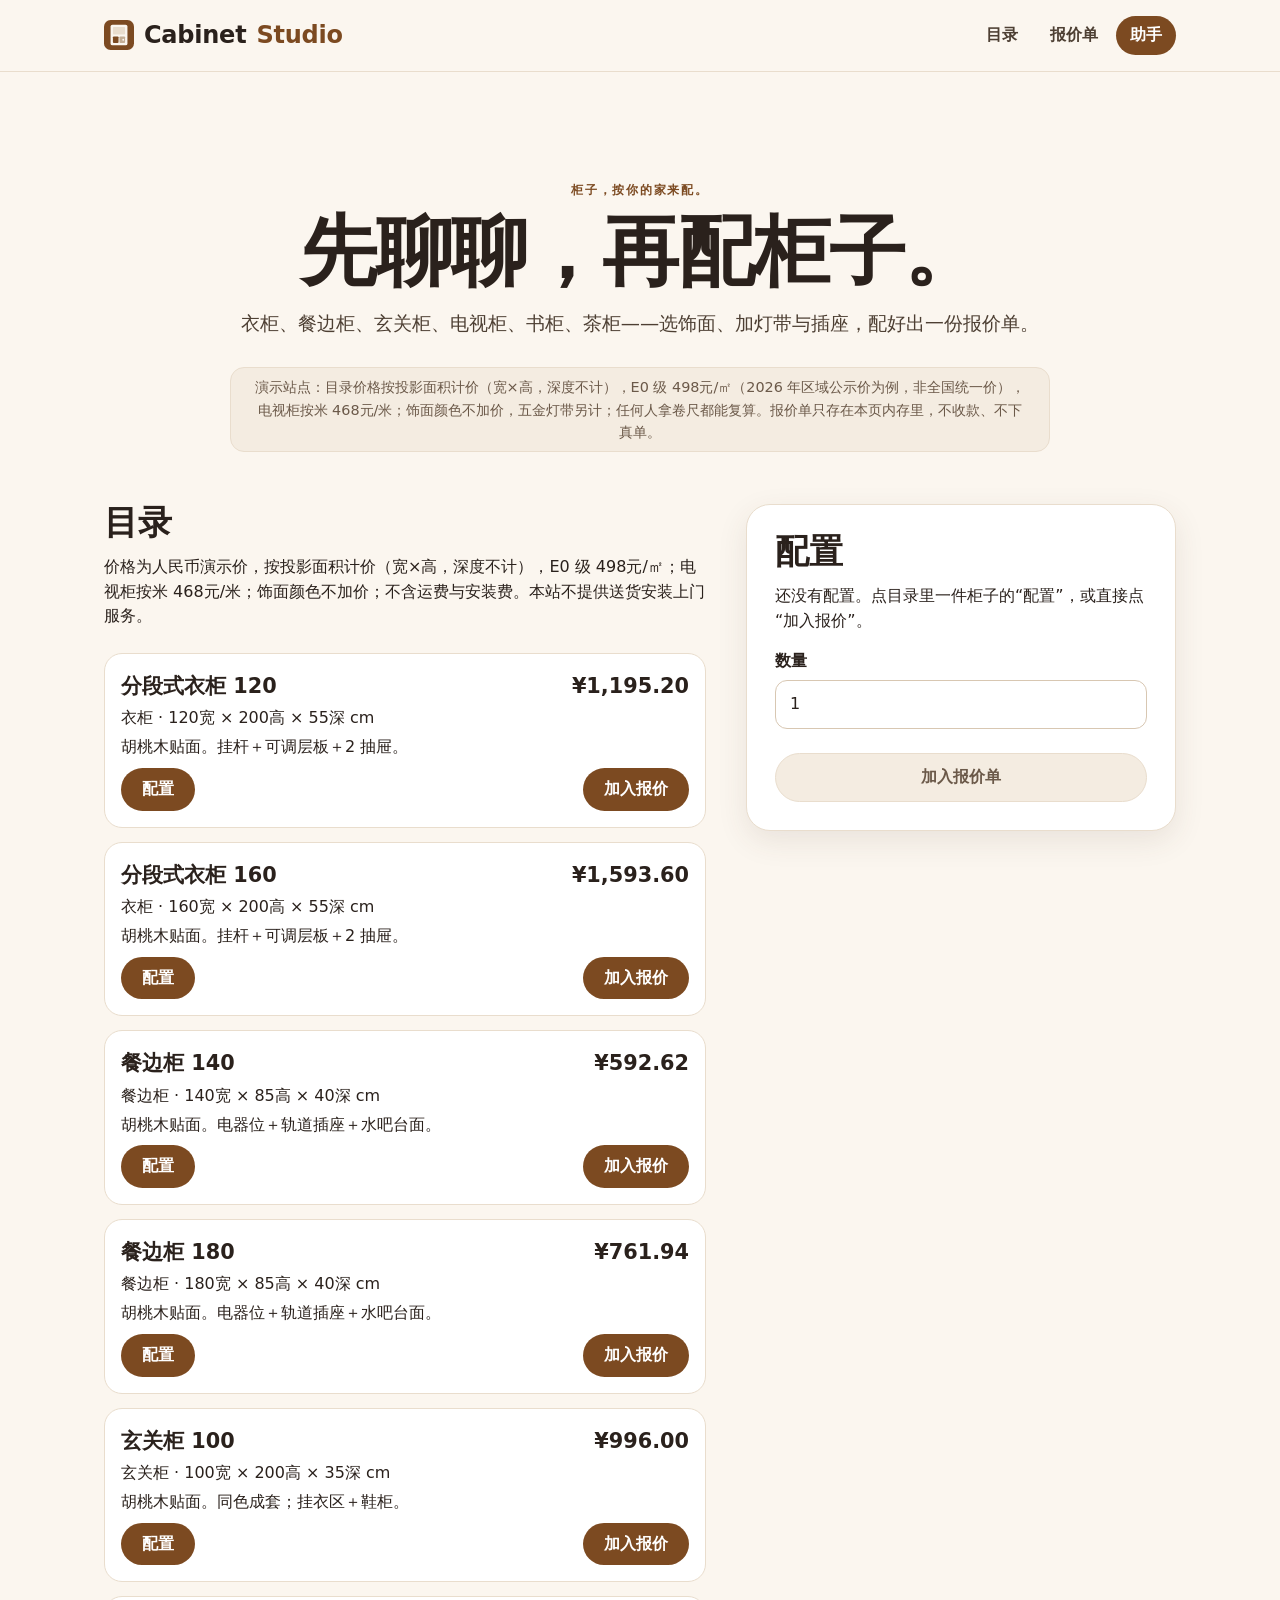
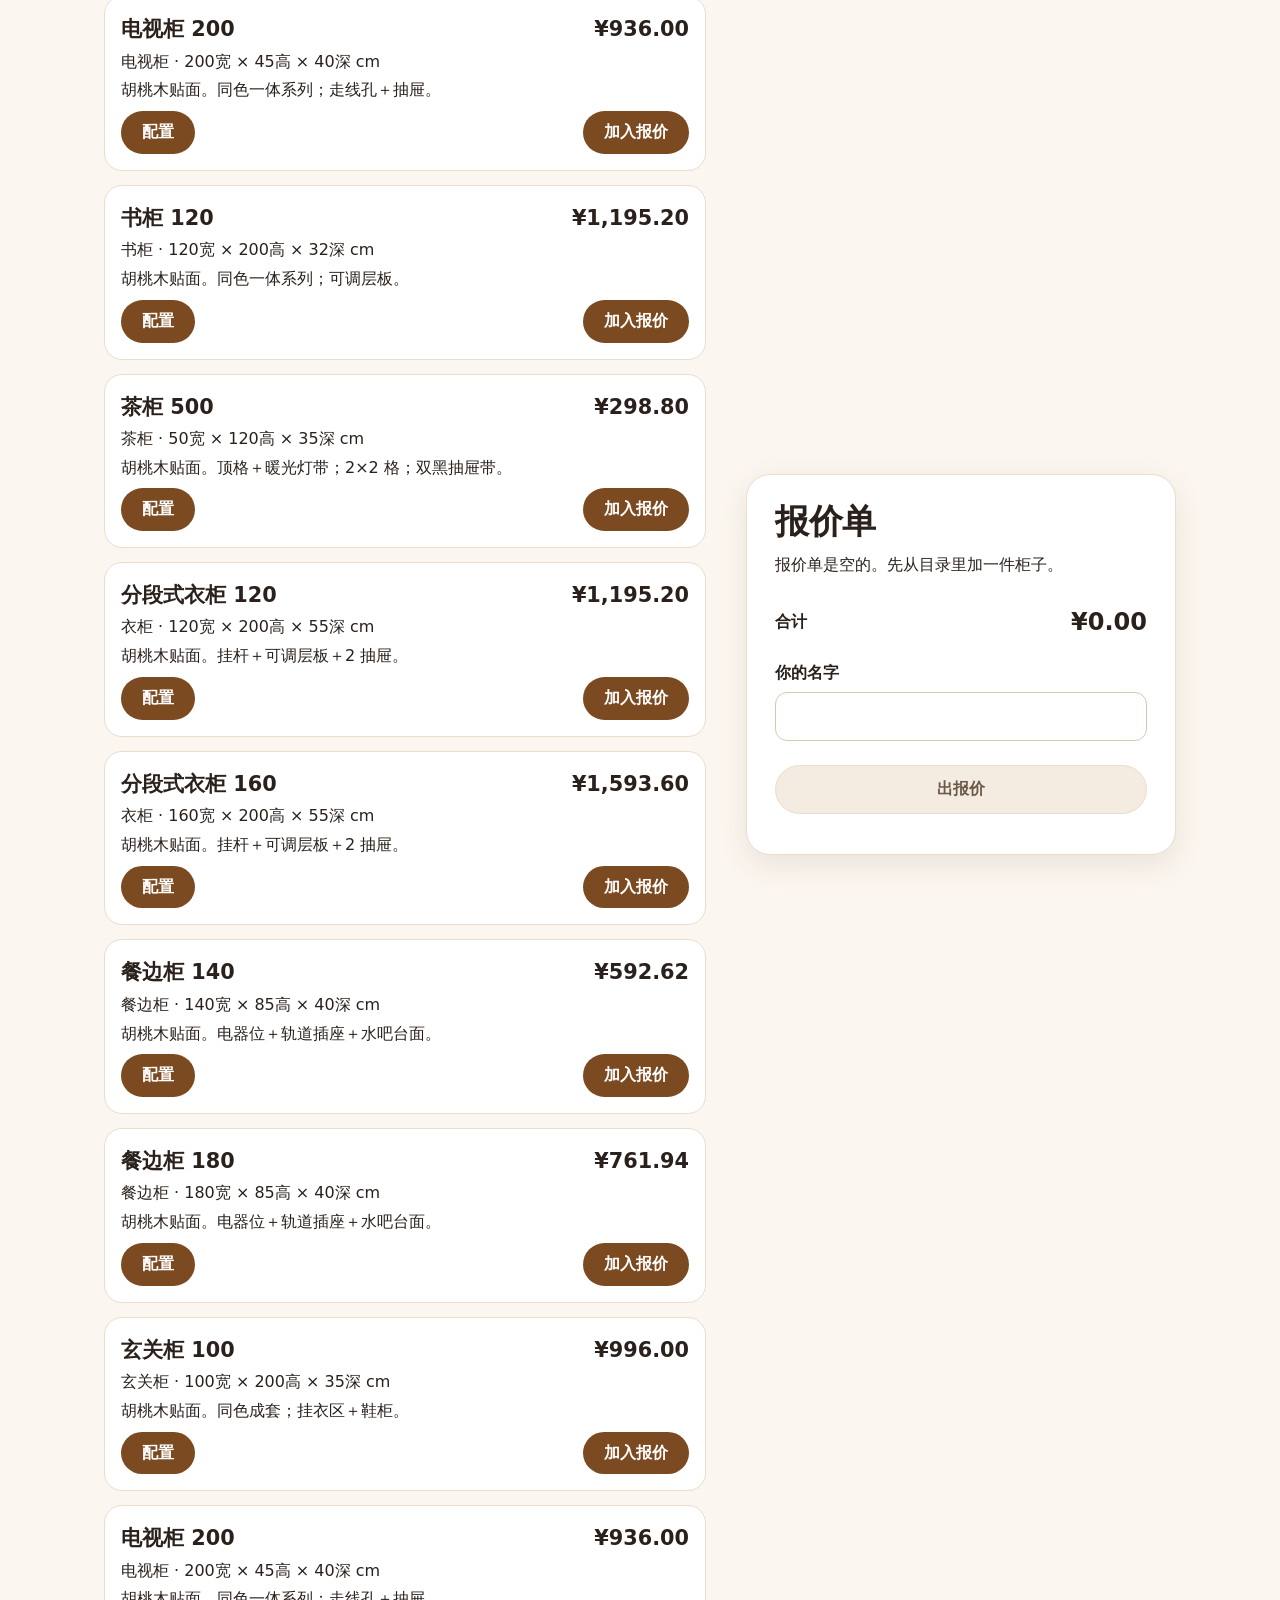
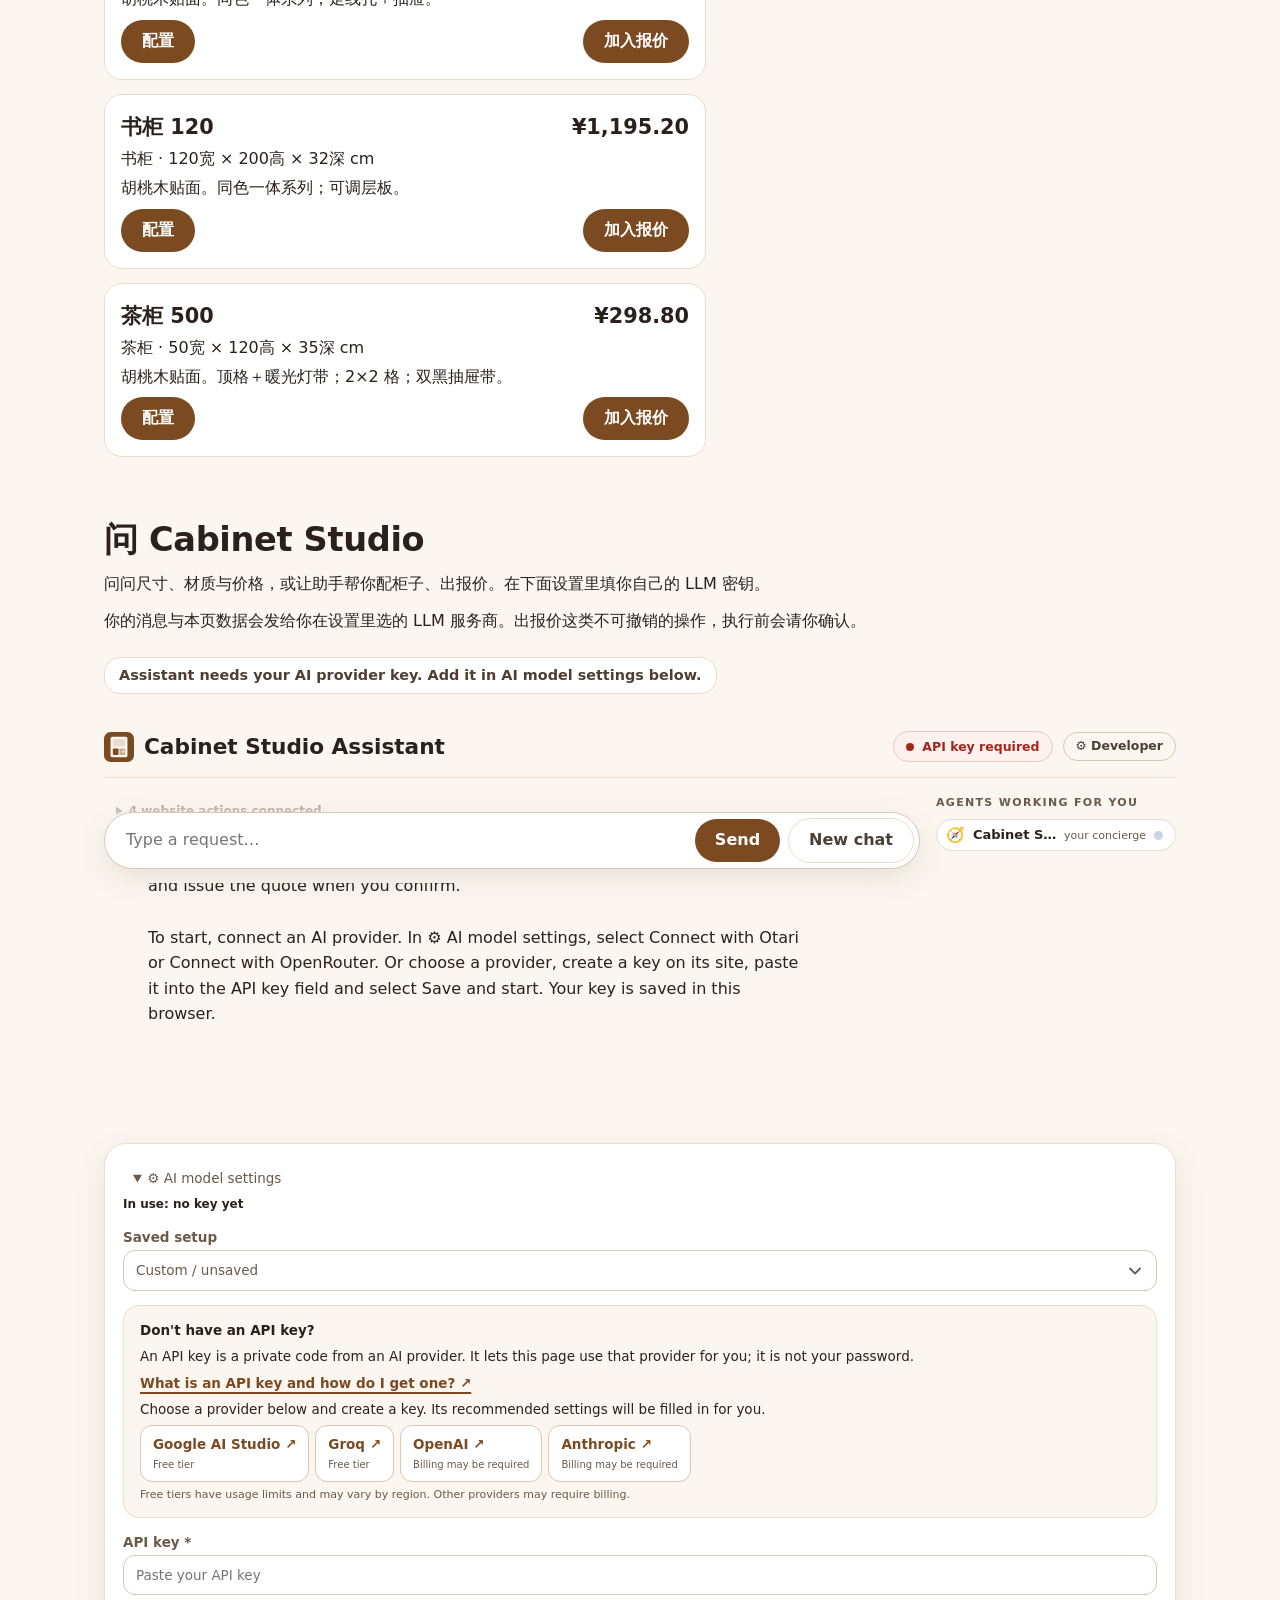
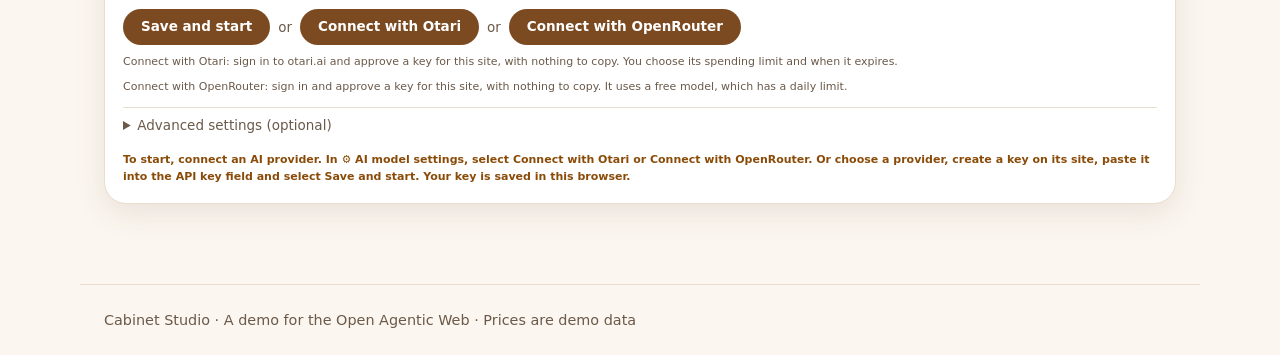
==== commit 446ea652: "Cache-bust the changed assets (script.js/styles.css?v=f4f0cdf7): the device browser kept serving the" ====
--- a/index.html
+++ b/index.html
@@ -6,8 +6,8 @@
     <meta name="description" content="Cabinet Studio: a demo furniture-configuration site with an in-browser agent assistant. Prices are demo data; quotes are simulated, with no payment or real order.">
     <title>Cabinet Studio — 家具配置</title>
     <link rel="icon" href="favicon.svg" type="image/svg+xml">
-    <link rel="stylesheet" href="styles.css">
-    <script type="module" src="script.js"></script>
+    <link rel="stylesheet" href="styles.css?v=f4f0cdf7">
+    <script type="module" src="script.js?v=f4f0cdf7"></script>
     <script type="module" src="site.js"></script>
   </head>
   <body>
@@ -33,6 +33,7 @@
           <h2 id="configure-heading">配置</h2>
           <div id="draft-config"></div>
           <p id="draft-price" class="draft-price"></p>
+          <p id="draft-confirm" class="draft-confirm" aria-live="polite"></p>
           <label for="draft-quantity">数量</label>
           <input id="draft-quantity" name="draftQuantity" type="number" min="1" max="100" value="1">
           <button id="draft-add" type="button" disabled>加入报价单</button>
--- a/styles.css
+++ b/styles.css
@@ -201,6 +201,7 @@
   from { box-shadow: 0 0 0 3px var(--brand); }
   to { box-shadow: 0 0 0 0 transparent; }
 }
+.draft-confirm { margin: 8px 0 0; color: var(--brand); font-weight: 600; }
 .quote-items { list-style: none; margin: 0; padding: 0; }
 .quote-items li { padding: 14px 0; border-bottom: 1px solid var(--line); }
 .quote-line strong { font-weight: 800; }
